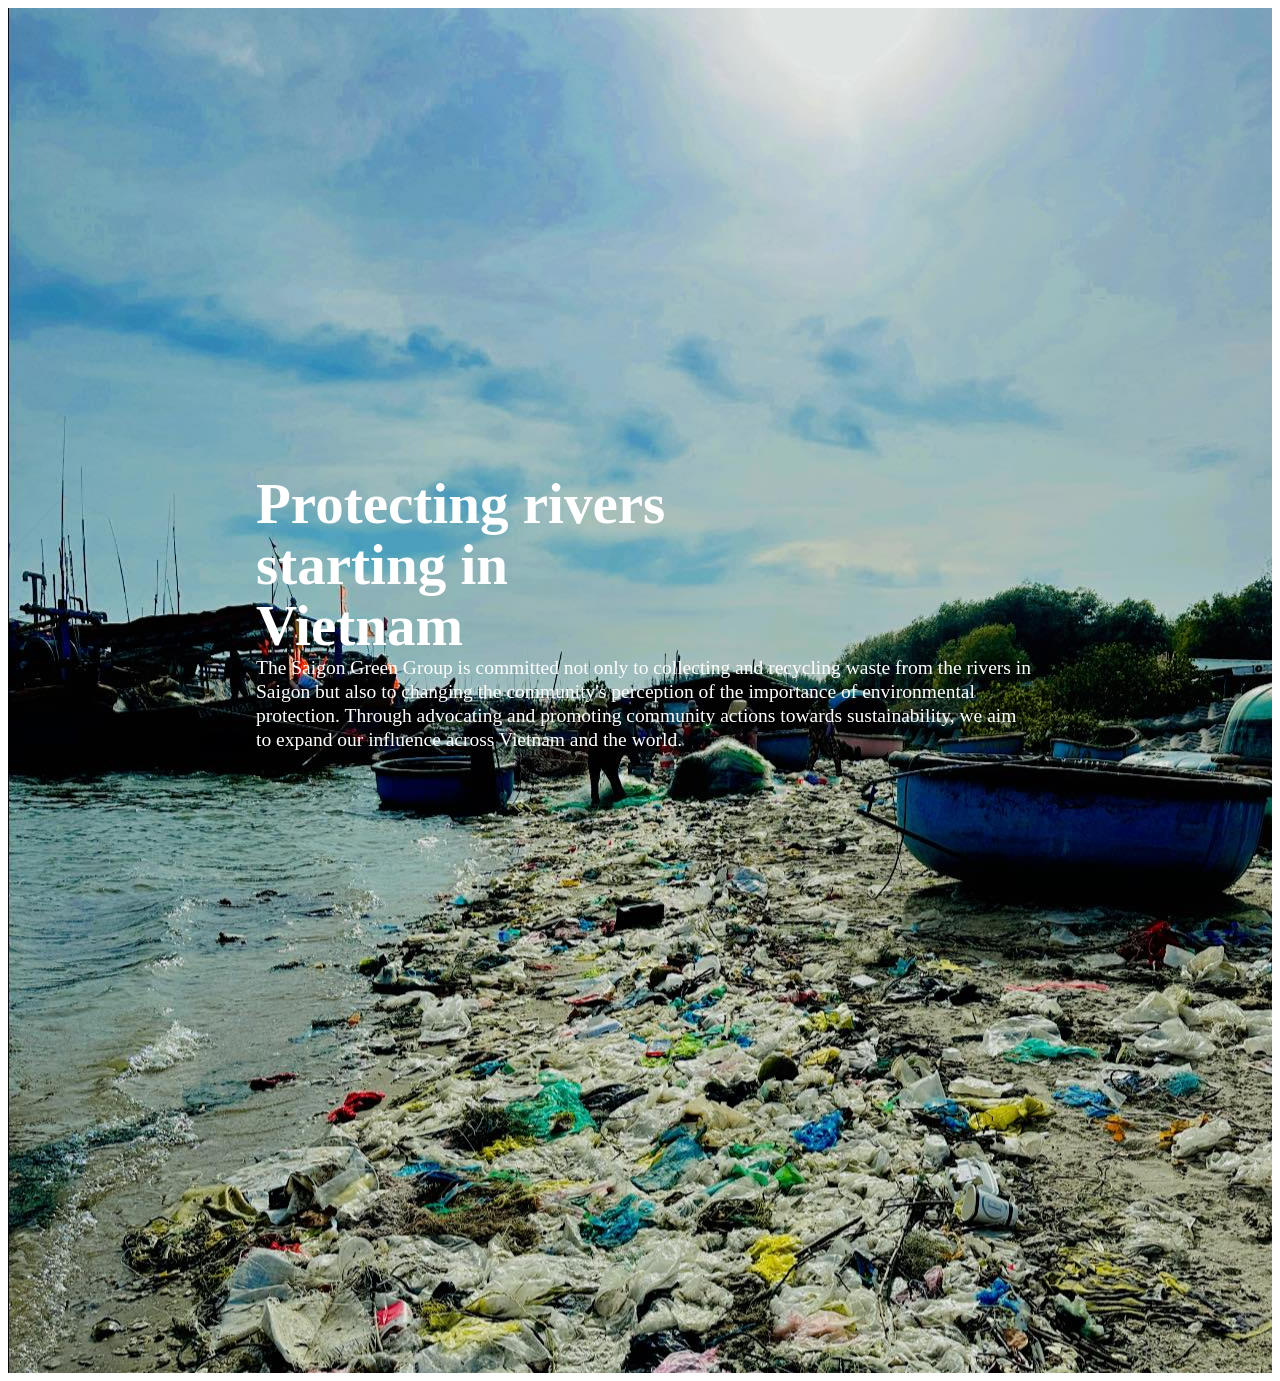
==== src/webapp/newWeb/html/home.html @ c21d2d12 "nguyen them to chuc giao dien" ====
<!DOCTYPE html>
<html lang="en">
<head>
    <meta charset="UTF-8">
    <meta name="viewport" content="width=device-width, initial-scale=1.0">
    <title>Document</title>
    <link rel="stylesheet" href="../css/homepage.css">
</head>
<body>
    <div class="hero-section">
        <div class="background-image"></div>
        <div class="content-container">
            <div class="content-container">
                <div class="text-section">
                    <div class="title">Protecting rivers<br/>starting in<br/>Vietnam</div>
                    <div class="description">The Saigon Green Group is committed not only to collecting and recycling waste from the rivers in Saigon but also to changing the community's perception of the importance of environmental protection. Through advocating and promoting community actions towards sustainability, we aim to expand our influence across Vietnam and the world.</div>
                </div>
                <div class="spacer"></div>
            </div>
             </div>
    </div>
</body>
</html>
---- src/webapp/newWeb/css/homepage.css ----
.hero-section {
    width: 100%;
    height: 100%;
    background-image: url(/src/webapp/image/419936333_349623328015748_3216374017614398919_n.jpg);
    position: relative;
}

.background-image {
    width: 100%;
    height: 100%;
    
    background-size: cover;
    background-position: center;
    position: absolute;
    z-index: -1; /* Send it to the background */
}

.content-container {
    width: 100%;
    max-width: 960px;
    margin: 0 auto;
    padding: 48px;
    box-sizing: border-box;
    color: white;
}

/* Media query for responsiveness */
@media (max-width: 1200px) {
    .content-container {
        padding: 48px 24px;
    }
}
.content-container {
    width: 100%;
    height: 100%;
    padding-top: 232.38px;
    padding-bottom: 232.39px;
    padding-right: 352px;
    justify-content: flex-start;
    align-items: center;
    display: flex;
}

.text-section {
    width: 480px;
    padding-right: 20px;
    flex-direction: column;
    justify-content: flex-start;
    align-items: flex-start;
    display: inline-flex;
    color: white;
}

.title {
    font-size: 57.07px;
    font-family: Inter;
    font-weight: 600;
    line-height: 61px;
    word-wrap: break-word;
}

.description {
    width: 779px;
    height: 252px;
    font-size: 19.53px;
    font-family: Inter;
    font-weight: 500;
    line-height: 24px;
    word-wrap: break-word;
}

.spacer {
    padding-top: 96px;
}
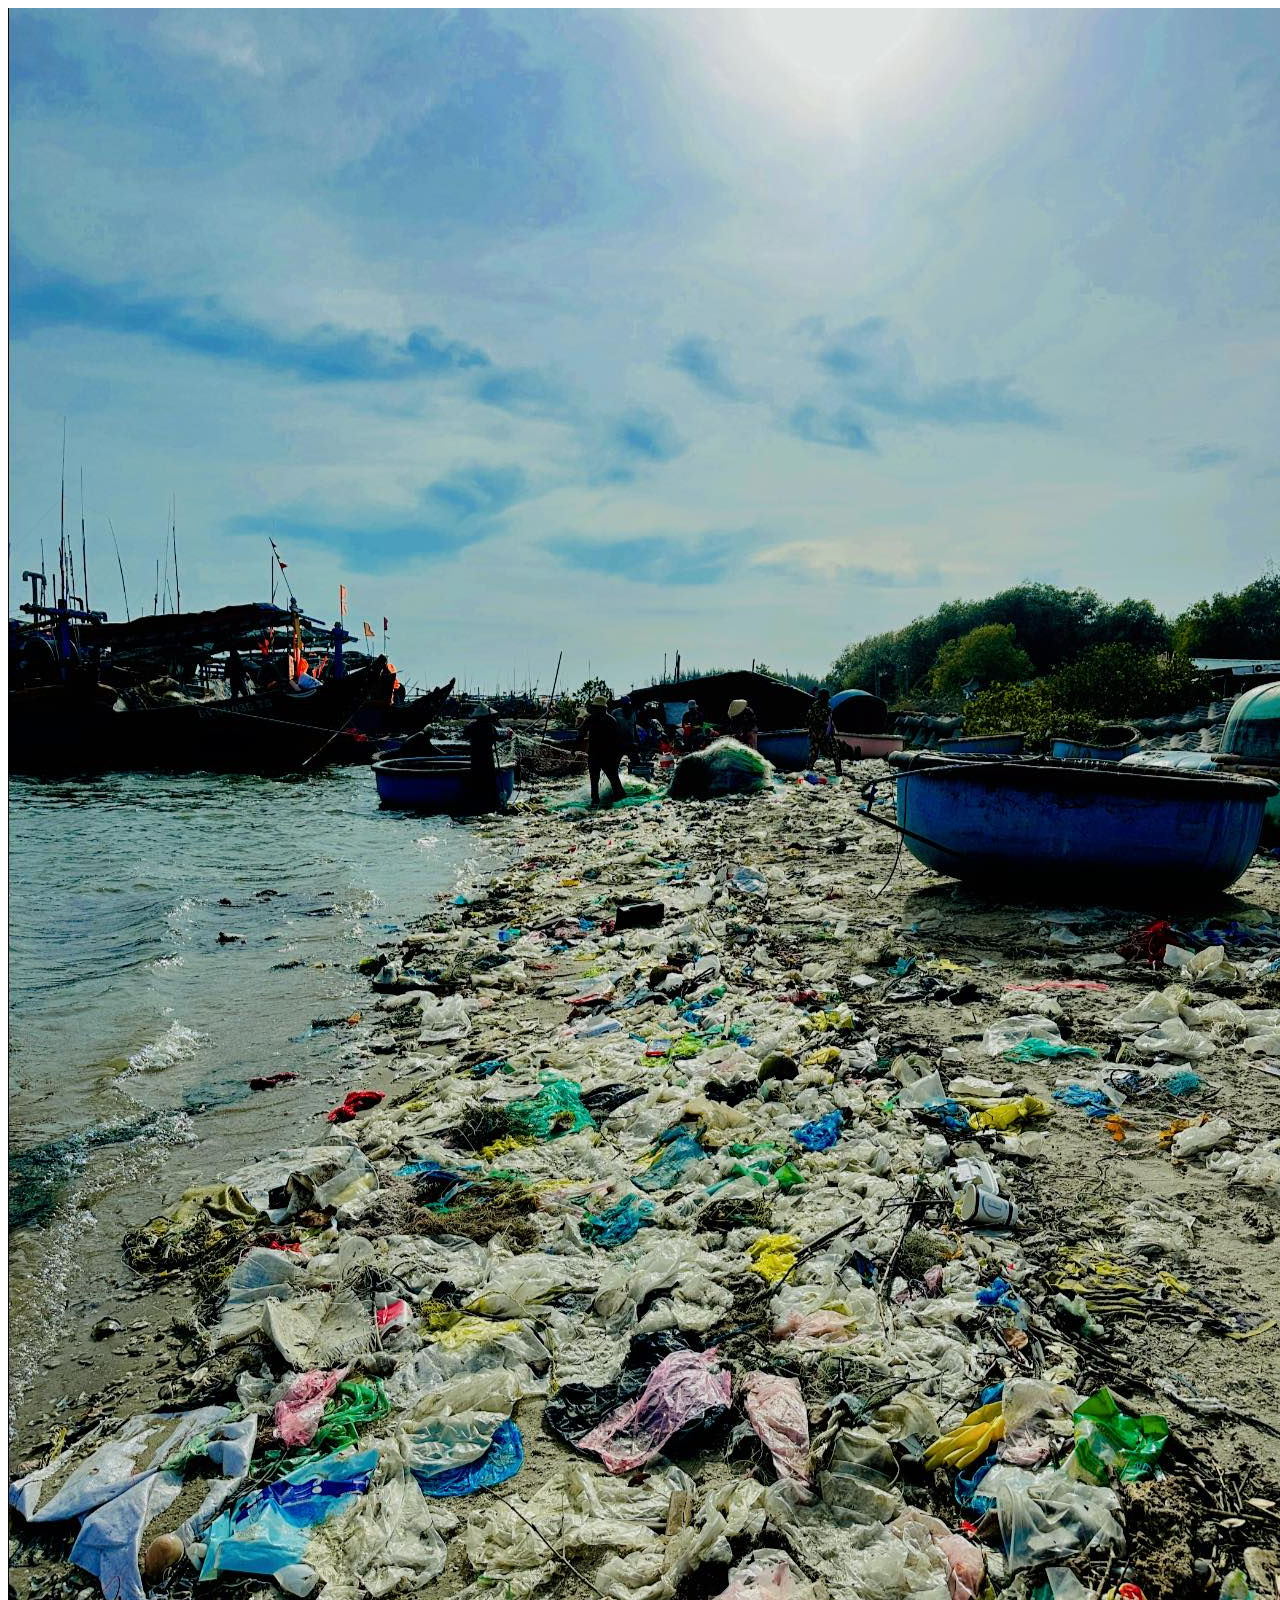
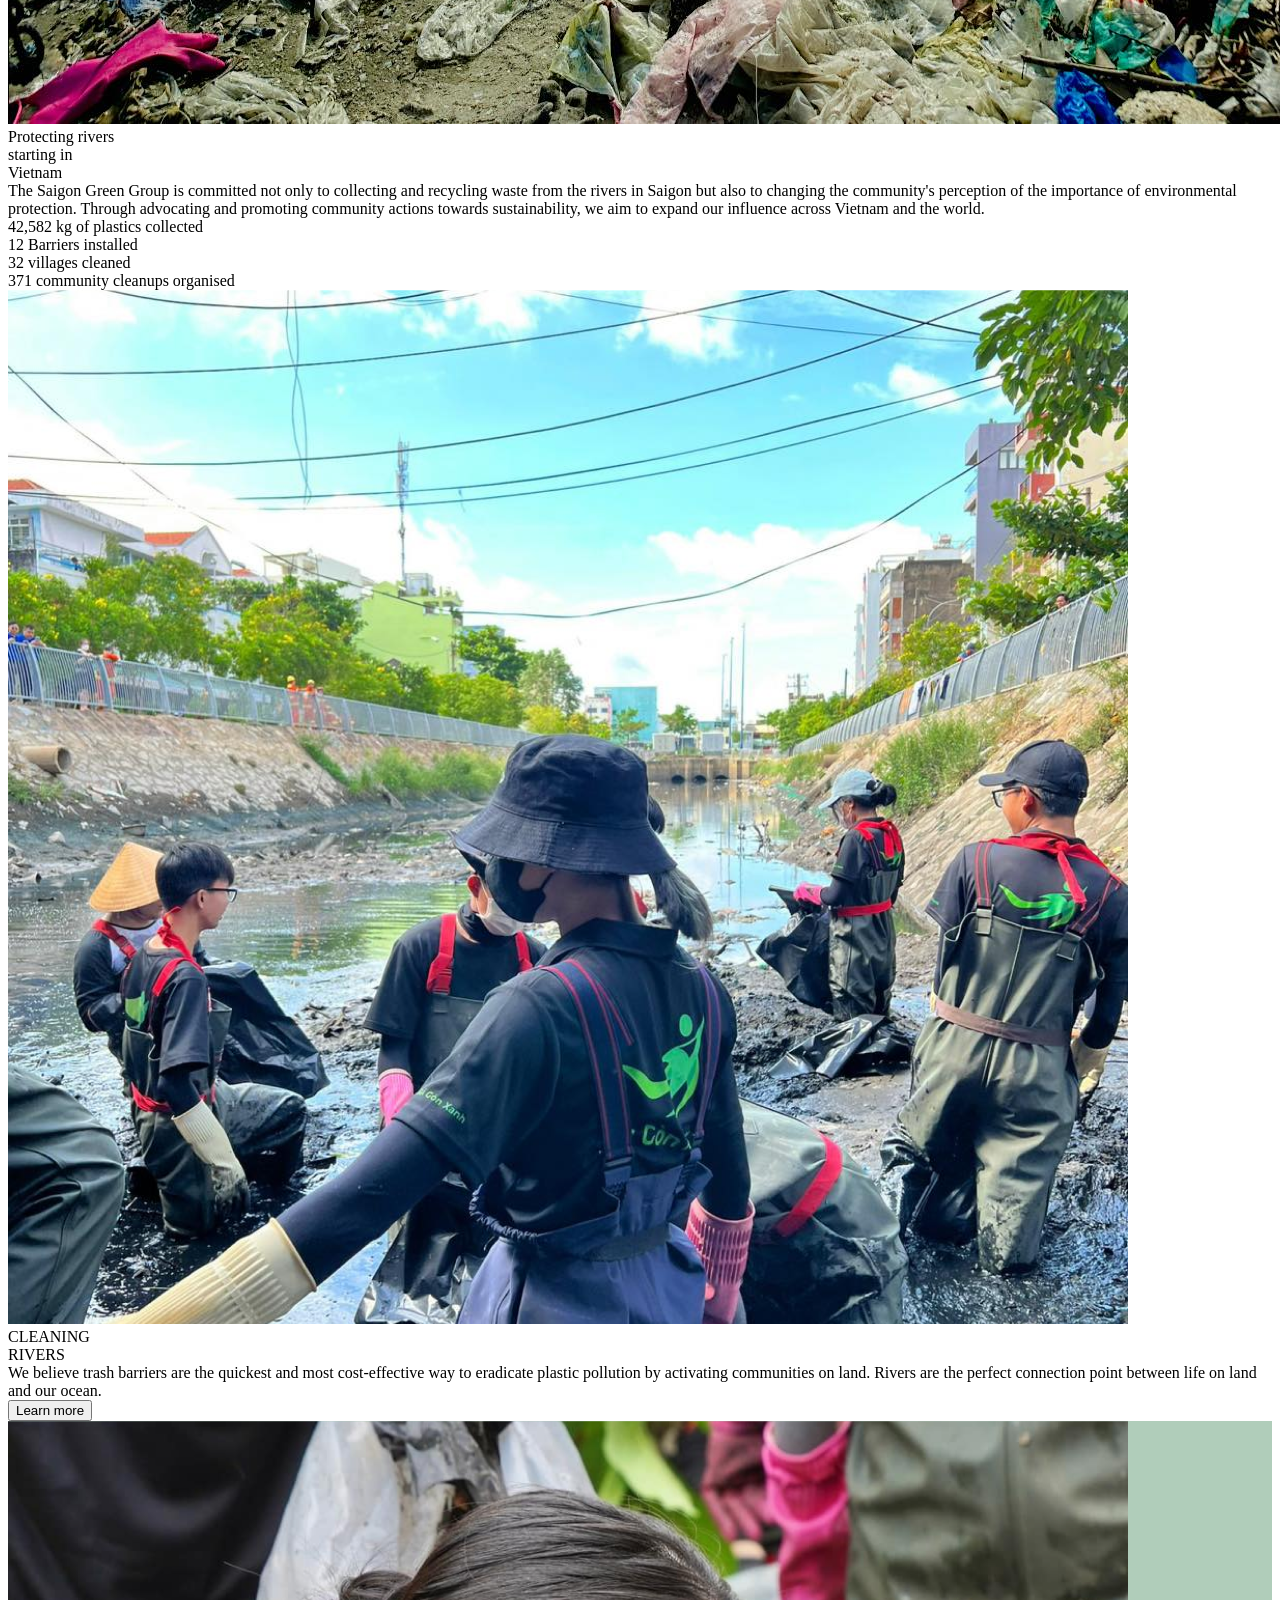
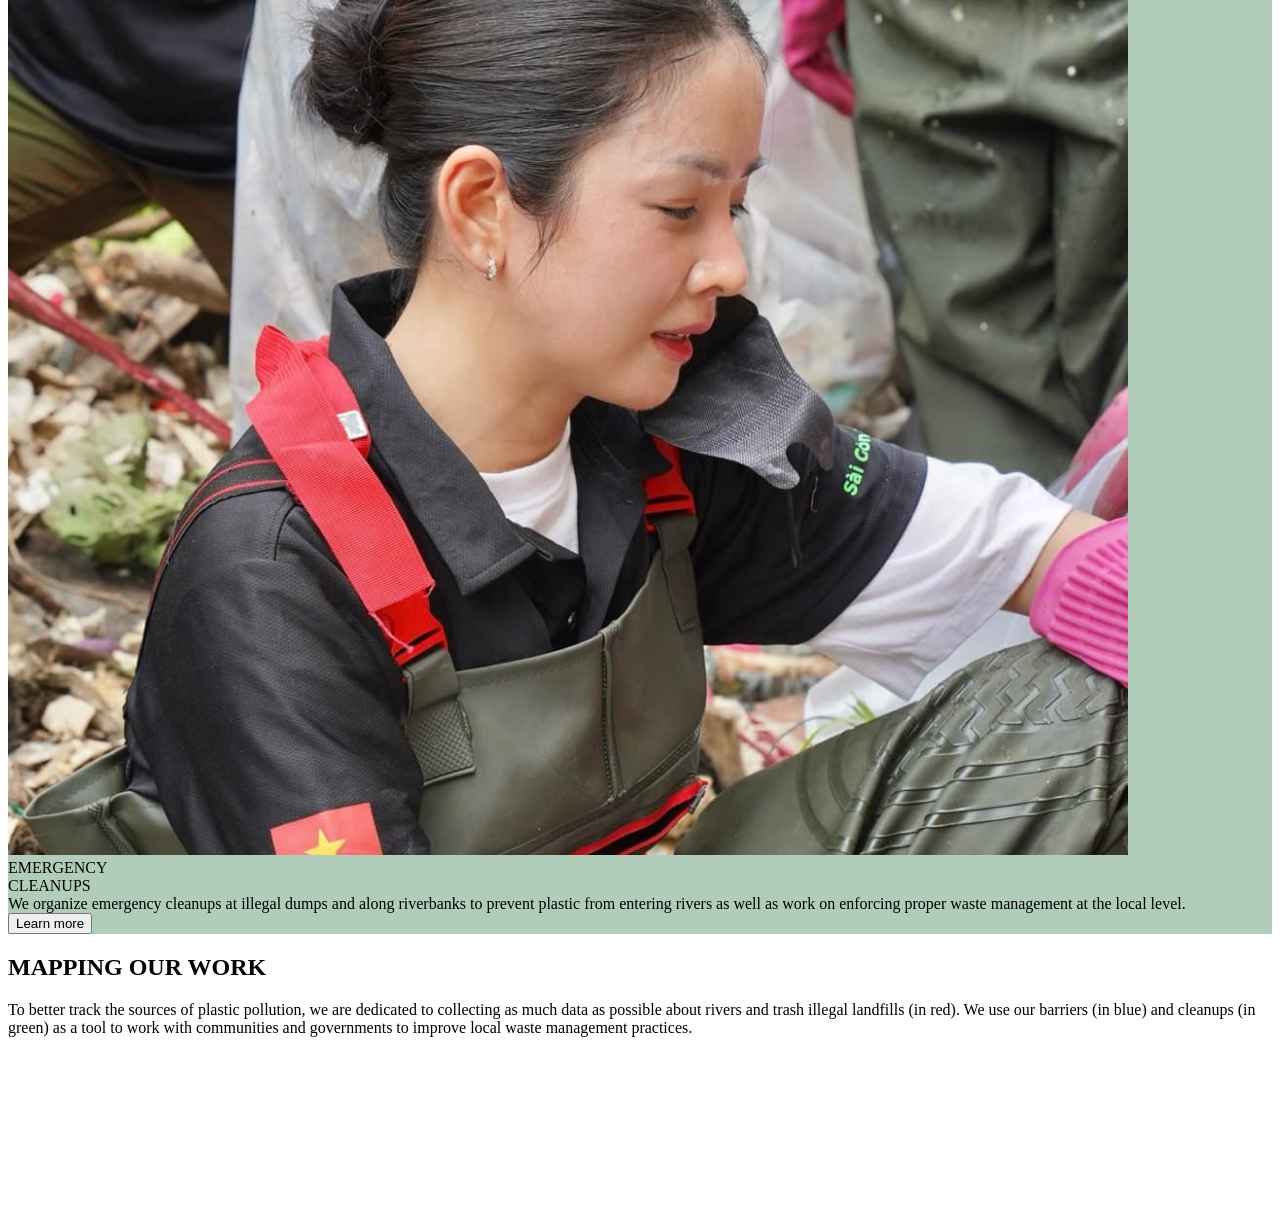
==== commit e19fa73e: "nguyen sua lai ten va them giao dien" ====
--- a/src/webapp/newWeb/html/home.html
+++ b/src/webapp/newWeb/html/home.html
@@ -1,23 +1,134 @@
 <!DOCTYPE html>
 <html lang="en">
-<head>
-    <meta charset="UTF-8">
-    <meta name="viewport" content="width=device-width, initial-scale=1.0">
+  <head>
+    <meta charset="UTF-8" />
+    <meta name="viewport" content="width=device-width, initial-scale=1.0" />
     <title>Document</title>
-    <link rel="stylesheet" href="../css/homepage.css">
-</head>
-<body>
-    <div class="hero-section">
-        <div class="background-image"></div>
+  </head>
+  <body>
+    <div>
+      <div class="gradient-container">
+        <div class="image-container">
+          <img
+            src="/src/webapp/image/419936333_349623328015748_3216374017614398919_n.jpg"
+            alt="Placeholder Image"
+          />
+        </div>
         <div class="content-container">
-            <div class="content-container">
-                <div class="text-section">
-                    <div class="title">Protecting rivers<br/>starting in<br/>Vietnam</div>
-                    <div class="description">The Saigon Green Group is committed not only to collecting and recycling waste from the rivers in Saigon but also to changing the community's perception of the importance of environmental protection. Through advocating and promoting community actions towards sustainability, we aim to expand our influence across Vietnam and the world.</div>
-                </div>
-                <div class="spacer"></div>
+          <div class="text-container">
+            <div>
+              <div class="title">
+                Protecting rivers<br />starting in<br />Vietnam
+              </div>
+              <div class="description">
+                The Saigon Green Group is committed not only to collecting and
+                recycling waste from the rivers in Saigon but also to changing
+                the community's perception of the importance of environmental
+                protection. Through advocating and promoting community actions
+                towards sustainability, we aim to expand our influence across
+                Vietnam and the world.
+              </div>
             </div>
-             </div>
+          </div>
+        </div>
+      </div>
+      <div class="stats-section">
+        <div class="stat-item">
+          <div class="stat-content">
+            <div class="stat-title">42,582 kg of plastics collected</div>
+          </div>
+        </div>
+        <div class="stat-item">
+          <div class="stat-content">
+            <div class="stat-title">12 Barriers installed</div>
+          </div>
+        </div>
+        <div class="stat-item">
+          <div class="stat-content">
+            <div class="stat-title">32 villages cleaned</div>
+          </div>
+        </div>
+        <div class="stat-item">
+          <div class="stat-content">
+            <div class="stat-title">371 community cleanups organised</div>
+          </div>
+        </div>
+      </div>
     </div>
-</body>
-</html>+
+    <div class="container">
+      <div class="main">
+        <div class="image">
+          <div class="image-wrapper">
+            <img
+              src="/src/webapp/image/sungai-watch-cleaning-rivers-feature_1600x.jpg.png"
+              alt="Placeholder Image"
+            />
+          </div>
+        </div>
+        <div class="content-container">
+          <div class="title-container">
+            <div class="title">CLEANING<br />RIVERS</div>
+          </div>
+          <div class="description-container">
+            <div class="descrip">
+              We believe trash barriers are the quickest and most cost-effective
+              way to eradicate plastic pollution by activating communities on
+              land. Rivers are the perfect connection point between life on land
+              and our ocean.
+            </div>
+            <button>Learn more</button>
+          </div>
+        </div>
+      </div>
+      <div class="main" style="background-color: #b0cdba">
+        <div class="image">
+          <div class="image-wrapper">
+            <img
+              src="/src/webapp/image/div.responsive-image-placeholder.png"
+              alt="Placeholder Image"
+            />
+          </div>
+        </div>
+        <div class="content-container">
+          <div class="title-container">
+            <div class="title">EMERGENCY<br />CLEANUPS</div>
+          </div>
+          <div class="description-container">
+            <div class="descrip">
+              We organize emergency cleanups at illegal dumps and along
+              riverbanks to prevent plastic from entering rivers as well as work
+              on enforcing proper waste management at the local level.
+            </div>
+            <button>Learn more</button>
+          </div>
+        </div>
+      </div>
+    </div>
+
+
+    <div class="main-map">
+      
+      <div class="content-map">
+        <div class="title-container">
+          <h2>MAPPING OUR WORK</h2>
+      </div>
+          <div class="description-map">
+              <p>To better track the sources of plastic pollution, we are dedicated to collecting as much data as possible about rivers and trash illegal landfills (in red). We use our barriers (in blue) and cleanups (in green) as a tool to work with communities and governments to improve local waste management practices.</p>
+          </div>
+        </div>
+          <div class="map-container">
+              <!-- Thêm iframe của Google Map vào đây -->
+              <iframe
+                  width="100%"
+                  height="100%"
+                  style="border:0"
+                  loading="lazy"
+                  allowfullscreen
+                  src="https://www.google.com/maps/embed?pb=!1m18!1m12!1m3!1d3224.042308356552!2d-122.41941538472935!3d37.77492997975956!2m3!1f0!2f0!3f0!3m2!1i1024!2i768!4f13.1!3m3!1m2!1s0x808f7ebe0a98d35d%3A0x40b82c3688c9460c!2sGolden%20Gate%20Bridge!5e0!3m2!1sen!2sus!4v1644476142080!5m2!1sen!2sus">
+              </iframe>
+          </div>
+      
+  </div>
+  </body>
+</html>
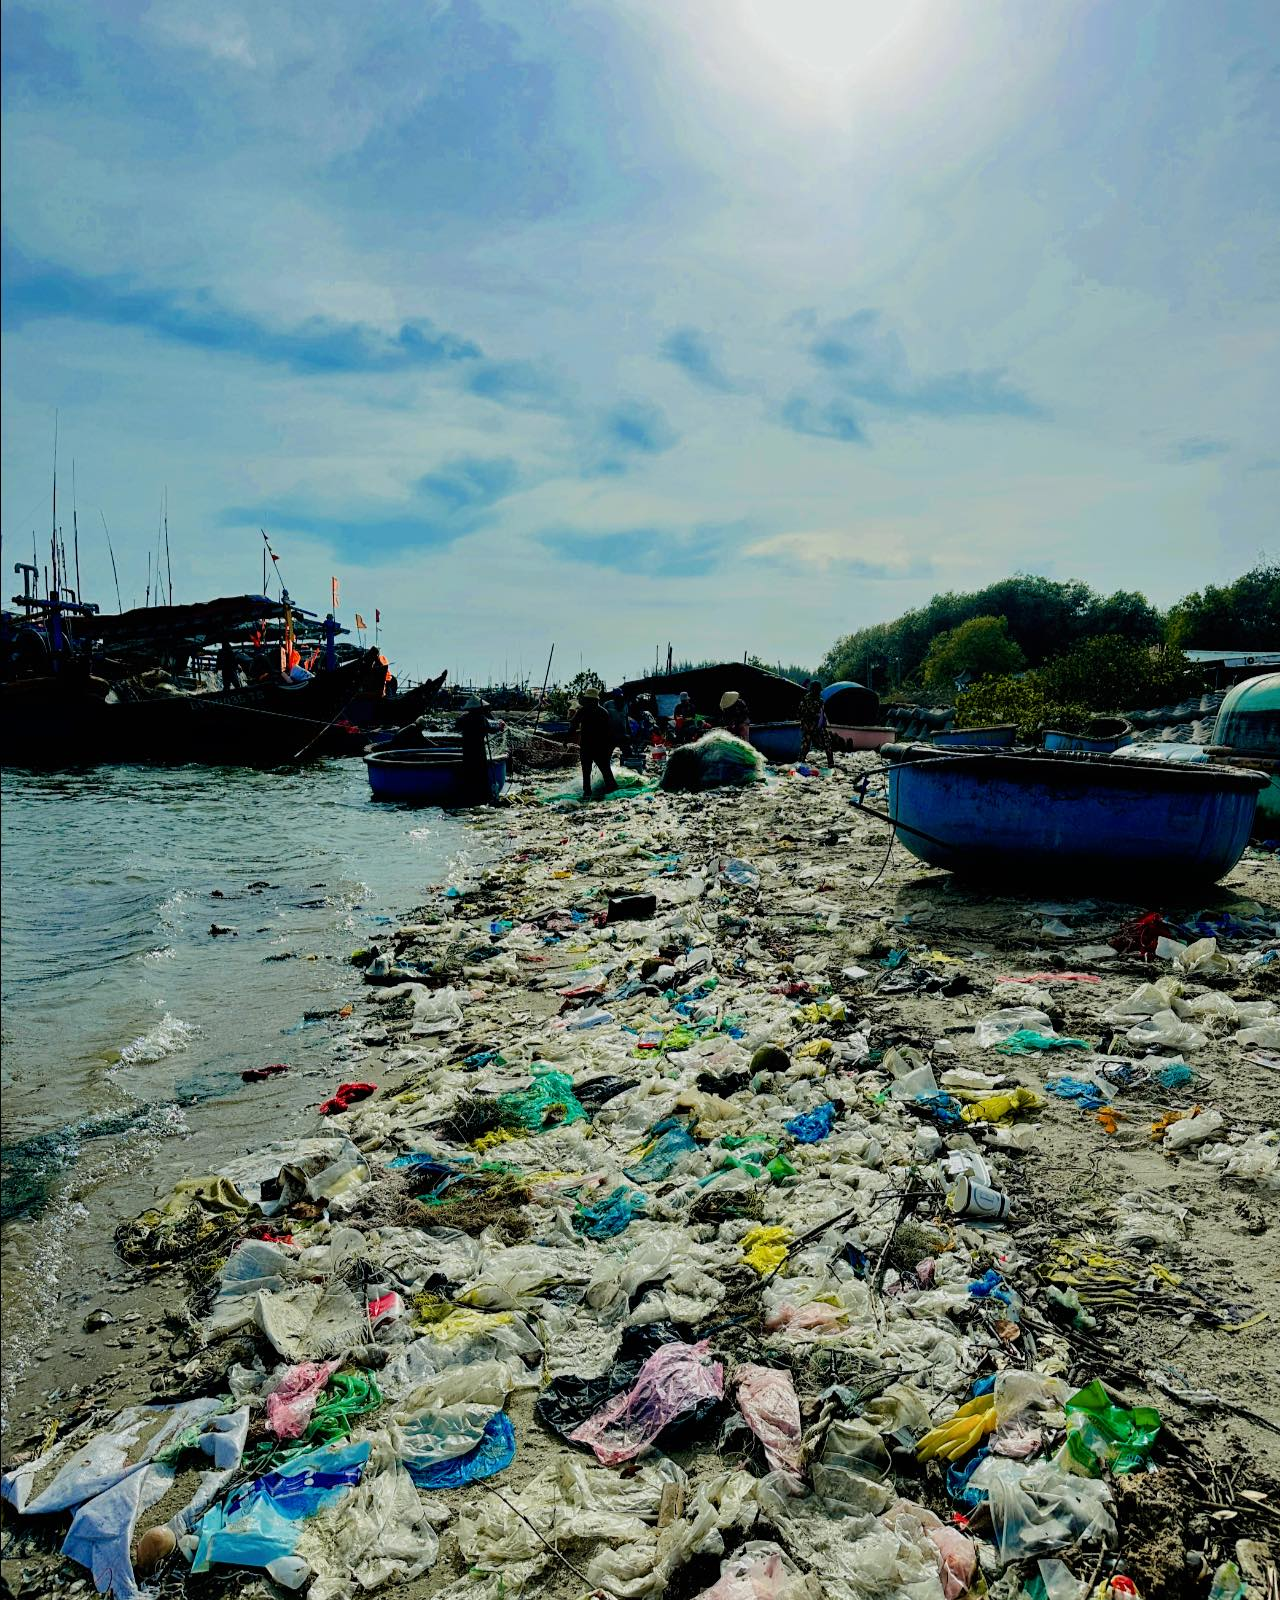
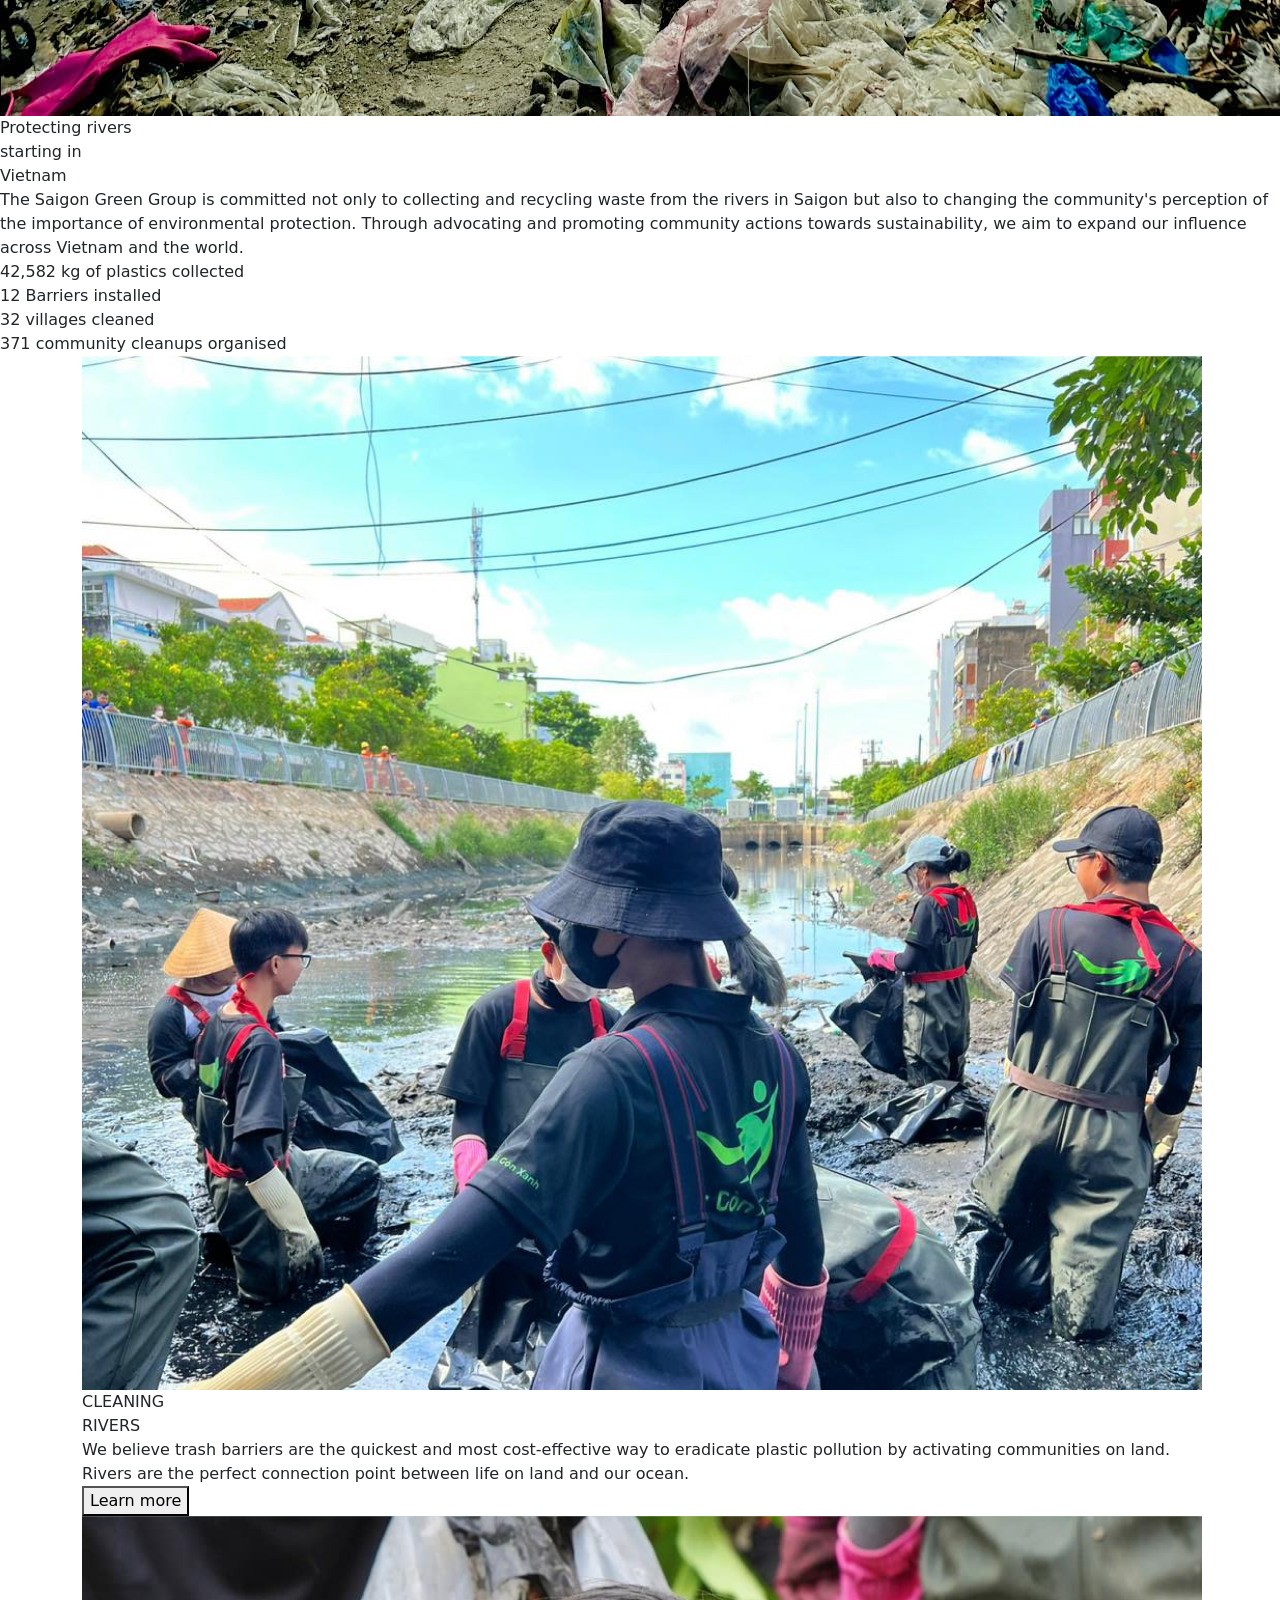
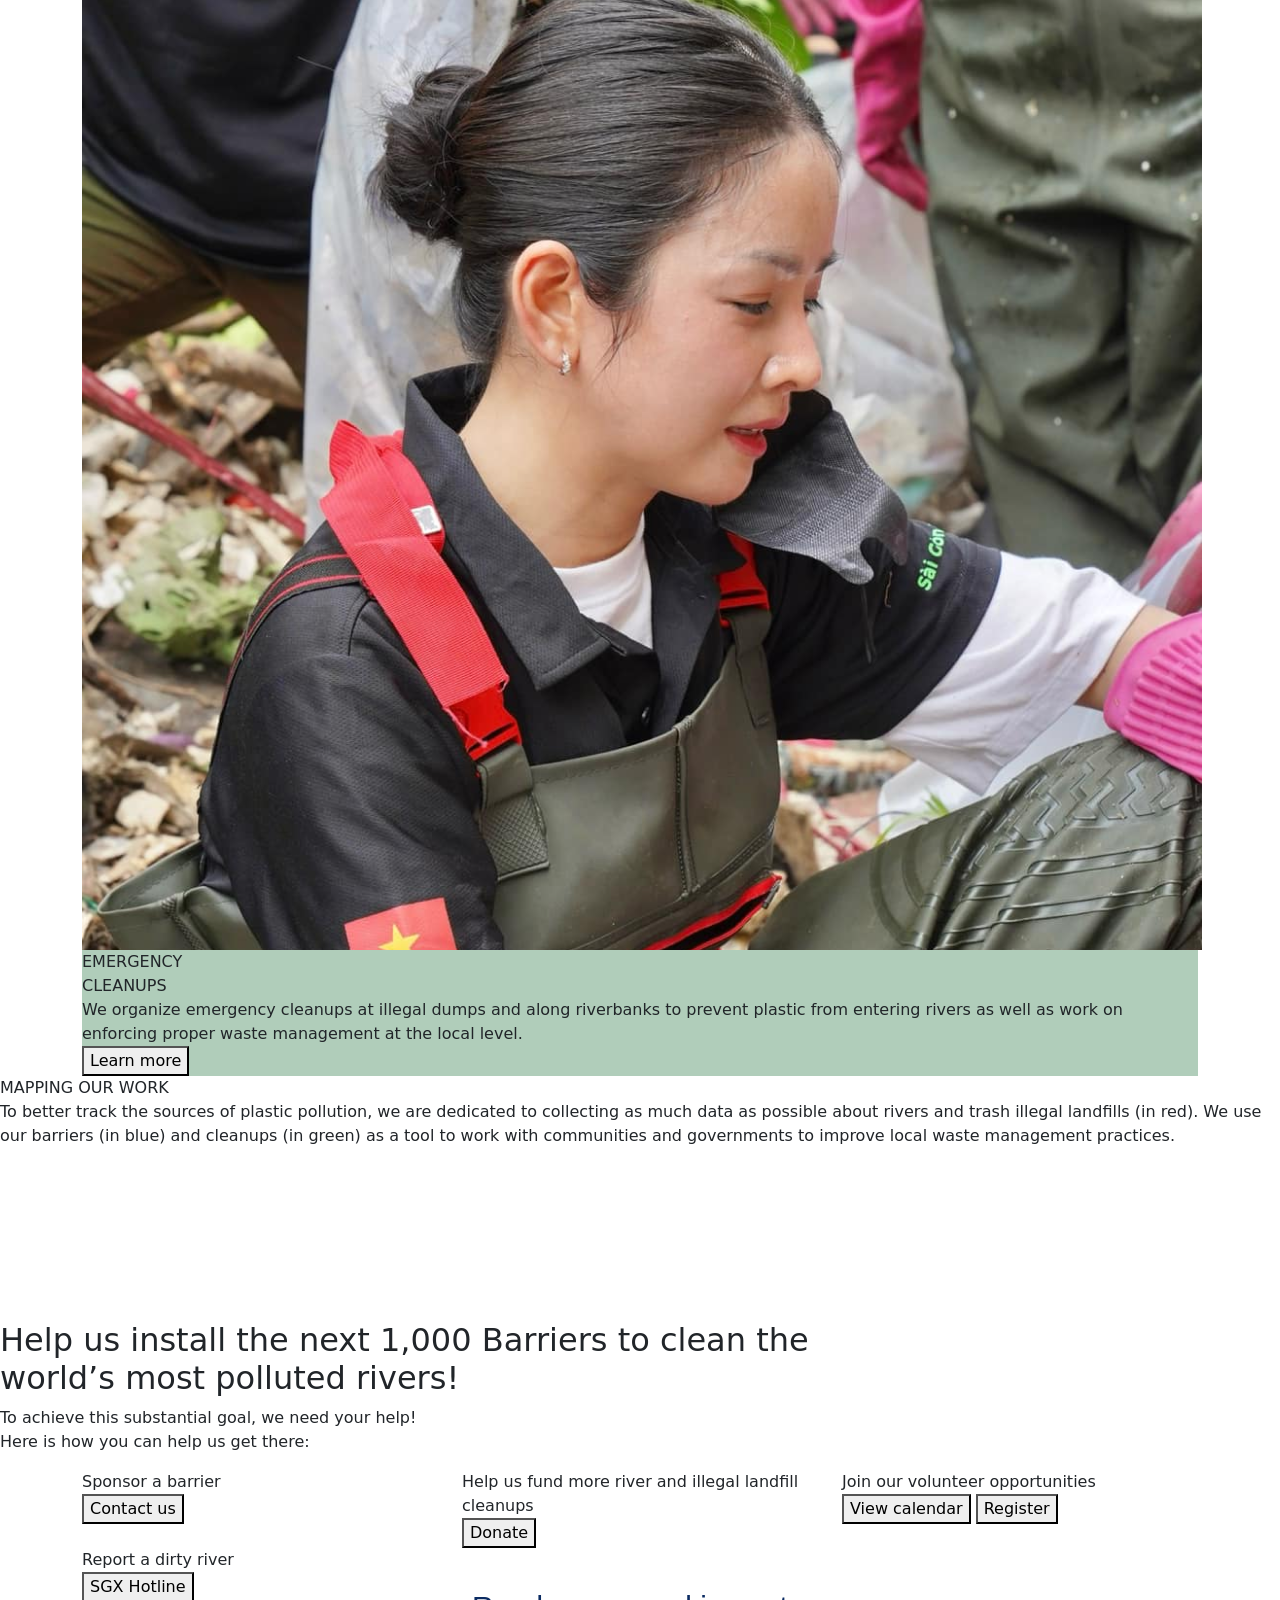
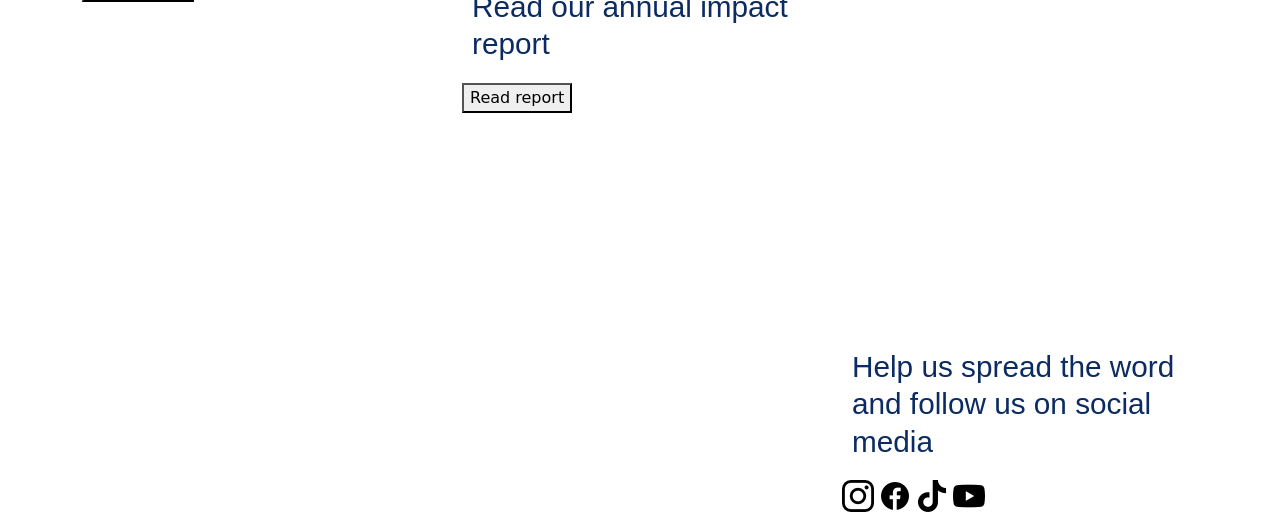
==== commit 0cb39292: "nguyen da xong giao dien homepage va responsive" ====
--- a/src/webapp/newWeb/html/home.html
+++ b/src/webapp/newWeb/html/home.html
@@ -4,6 +4,18 @@
     <meta charset="UTF-8" />
     <meta name="viewport" content="width=device-width, initial-scale=1.0" />
     <title>Document</title>
+    <link
+      href="https://cdn.jsdelivr.net/npm/bootstrap@5.3.2/dist/css/bootstrap.min.css"
+      rel="stylesheet"
+      integrity="sha384-T3c6CoIi6uLrA9TneNEoa7RxnatzjcDSCmG1MXxSR1GAsXEV/Dwwykc2MPK8M2HN"
+      crossorigin="anonymous"
+    />
+    <link
+    rel="stylesheet"
+    href="https://cdnjs.cloudflare.com/ajax/libs/font-awesome/6.0.0/css/all.min.css"
+    integrity="sha384-hvfVlvf7TzWO6XoLDfS8v22H6PyQzjzcnX2kCpN9l2UZdTe8Q3dCFywOV55w3yJ"
+    crossorigin="anonymous"
+  />
   </head>
   <body>
     <div>
@@ -68,7 +80,7 @@
         </div>
         <div class="content-container">
           <div class="title-container">
-            <div class="title">CLEANING<br />RIVERS</div>
+            <div class="tit">CLEANING<br />RIVERS</div>
           </div>
           <div class="description-container">
             <div class="descrip">
@@ -92,7 +104,7 @@
         </div>
         <div class="content-container">
           <div class="title-container">
-            <div class="title">EMERGENCY<br />CLEANUPS</div>
+            <div class="tit">EMERGENCY<br />CLEANUPS</div>
           </div>
           <div class="description-container">
             <div class="descrip">
@@ -106,29 +118,149 @@
       </div>
     </div>
 
-
     <div class="main-map">
-      
       <div class="content-map">
         <div class="title-container">
-          <h2>MAPPING OUR WORK</h2>
-      </div>
-          <div class="description-map">
-              <p>To better track the sources of plastic pollution, we are dedicated to collecting as much data as possible about rivers and trash illegal landfills (in red). We use our barriers (in blue) and cleanups (in green) as a tool to work with communities and governments to improve local waste management practices.</p>
-          </div>
-        </div>
-          <div class="map-container">
-              <!-- Thêm iframe của Google Map vào đây -->
-              <iframe
-                  width="100%"
-                  height="100%"
-                  style="border:0"
-                  loading="lazy"
-                  allowfullscreen
-                  src="https://www.google.com/maps/embed?pb=!1m18!1m12!1m3!1d3224.042308356552!2d-122.41941538472935!3d37.77492997975956!2m3!1f0!2f0!3f0!3m2!1i1024!2i768!4f13.1!3m3!1m2!1s0x808f7ebe0a98d35d%3A0x40b82c3688c9460c!2sGolden%20Gate%20Bridge!5e0!3m2!1sen!2sus!4v1644476142080!5m2!1sen!2sus">
-              </iframe>
-          </div>
-      
-  </div>
+          <div class="tit">MAPPING OUR WORK</div>
+        </div>
+        <div class="description-map">
+          <p>
+            To better track the sources of plastic pollution, we are dedicated
+            to collecting as much data as possible about rivers and trash
+            illegal landfills (in red). We use our barriers (in blue) and
+            cleanups (in green) as a tool to work with communities and
+            governments to improve local waste management practices.
+          </p>
+        </div>
+      </div>
+      <div class="map-container">
+        <!-- Thêm iframe của Google Map vào đây -->
+        <iframe
+          src="https://www.google.com/maps/embed?pb=!1m18!1m12!1m3!1d244.9353922426934!2d106.71276238442981!3d10.813892730957962!2m3!1f0!2f0!3f0!3m2!1i1024!2i768!4f13.1!3m3!1m2!1s0x317529217bf3c439%3A0x1fbc4596145a311c!2zVHLhu6UgU-G7nyBTw6BpIEfDsm4gWGFuaA!5e0!3m2!1svi!2s!4v1706185745863!5m2!1svi!2s"
+          width="100%"
+          height="100%"
+          style="border: 0"
+          allowfullscreen=""
+          loading="lazy"
+          referrerpolicy="no-referrer-when-downgrade"
+        ></iframe>
+      </div>
+    </div>
+    <div class="main-container">
+      <div class="content" style="padding-top: 0px">
+        <h2>
+          Help us install the next 1,000 Barriers to clean the<br />world’s most
+          polluted rivers!
+        </h2>
+        <div class="description-container">
+          <p>
+            To achieve this substantial goal, we need your help!<br />Here is
+            how you can help us get there:
+          </p>
+        </div>
+      </div>
+    </div>
+    <div class="container">
+      <div class="row">
+        <div class="col-md-4 contention">
+          <!-- <img class="imag" src="/src/webapp/image/div.lazyload.png" alt=""> -->
+          <div class="content-log">
+            <div class="title">Sponsor a barrier</div>
+            <div class="description-container">
+              <button>Contact us</button>
+            </div>
+          </div>
+        </div>
+        <div class="col-md-4 contention">
+          <!-- <img class="imag" src="/src/webapp/image/div.lazyload.png" alt=""> -->
+          <div class="content-log">
+            <div class="title">
+              Help us fund more river and illegal landfill cleanups
+            </div>
+            <div class="description-container">
+              <button>Donate</button>
+            </div>
+          </div>
+        </div>
+        <div class="col-md-4 contention">
+          <!-- <img class="imag" src="/src/webapp/image/div.lazyload.png" alt=""> -->
+          <div class="content-log">
+            <div class="title">Join our volunteer opportunities</div>
+            <div class="description-container">
+              <button>View calendar</button>
+              <button>Register</button>
+            </div>
+          </div>
+        </div>
+      </div>
+      <div class="row">
+        <div class="col-md-4 contention2">
+          <!-- <img class="imag" src="/src/webapp/image/div.lazyload.png" alt=""> -->
+          <div class="content-log">
+            <div class="title">Report a dirty river</div>
+            <div class="description-container">
+              <button>SGX Hotline</button>
+            </div>
+          </div>
+        </div>
+        <div class="col-md-4 contention3">
+          <!-- <img class="imag" src="/src/webapp/image/div.lazyload.png" alt=""> -->
+          <div class="content-log">
+            <div
+              style="
+                color: #0b2b62;
+                font-size: 29.74px;
+                font-family: Arial, Helvetica, sans-serif;
+                line-height: 37.5px;
+                margin-bottom: 20px;
+                margin-left: 10px;
+                margin-top: 40px;
+              "
+            >
+              Read our annual impact report
+            </div>
+            <div class="description-container">
+              <button>Read report</button>
+            </div>
+          </div>
+        </div>
+        <div class="col-md-4 contention4">
+       
+          <div class="content-log">
+            <div
+              style="
+                margin-top: 400px;
+                color: #0b2b62;
+                font-size: 29.74px;
+                font-family: Arial, Helvetica, sans-serif;
+                line-height: 37.5px;
+                margin-bottom: 20px;
+                margin-left: 10px;
+              "
+            >
+              Help us spread the word and follow us on social media
+            </div>
+            <div class="social-icons">
+              <a href="https://www.instagram.com/sai_gonxanh/" class="social-icon"><img src="/src/webapp/image/icon/instagram-logo.png" alt=""></a>
+              <a href="https://www.facebook.com/sgx.vn" class="social-icon"><img src="/src/webapp/image/icon/facebook.png" alt=""></a>
+              <a href="https://www.tiktok.com/@saigon_xanh" class="social-icon"><img src="/src/webapp/image/icon/tik-tok.png" alt=""></a>
+              <a href="https://www.youtube.com/@saigonxanhgroup" class="social-icon"><img src="/src/webapp/image/icon/youtube.png" alt=""></a>
+            </div>
+          </div>
+        </div>
+      </div>
+    </div>
   </body>
 </html>
+<script>
+  window.onscroll = function() {
+    const navbar = document.getElementById('navbar');
+    if (window.scrollY > 500) { // Đổi giá trị này tùy thuộc vào vị trí bạn muốn thay đổi
+      navbar.classList.remove('sticky-top');
+      navbar.style.backgroundColor = '#ddd'; // Đổi màu nền tùy thuộc vào mong muốn của bạn
+    } else {
+      navbar.classList.add('sticky-top');
+      // Màu nền sticky-top khi quay trở lại đầu trang
+    }
+  };
+</script>
